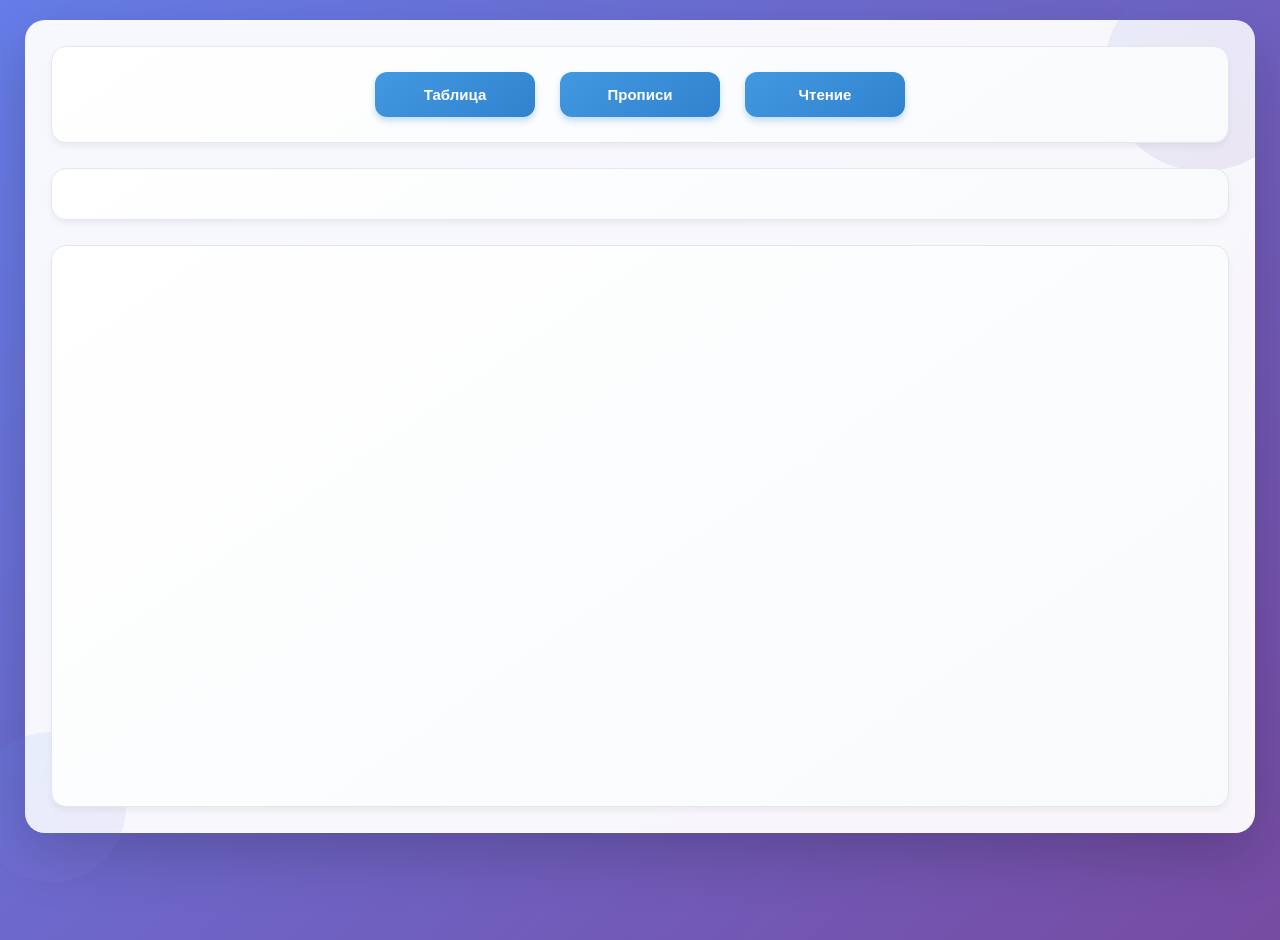
==== index.html @ dcb0359d "new version" ====
<!DOCTYPE html>
<html lang="en">

<head>
    <meta charset="UTF-8">
    <meta http-equiv="X-UA-Compatible" content="IE=edge">
    <meta name="viewport" content="width=device-width, initial-scale=1.0">
    <link type="image/x-icon" href="/favicon.ico" rel="shortcut icon">
    <title>Learn Nihongo desu~</title>
    <link rel="stylesheet" href="style.css">
</head>

<body>
    <div class="container">
        <div class="menu">
            <input class="button" id="table_btn" type="button" value="Таблица">
            <!-- <input class="button" id="hiragana_btn" type="button" value="Хирагана"> -->
            <!-- <input class="button" id="katakana_btn" type="button" value="Катакана"> -->
            <input class="button" id="propisi_btn" type="button" value="Прописи">
            <input class="button" id="read_btn" type="button" value="Чтение">
        </div>
        <div class="setting"></div>
        <div class="content"></div>
    </div>
</body>

<script src="const.js"></script>
<script id="JS_settings" src="settings.js"></script>
<script src="start.js"></script>

</html>
---- style.css ----
/* Общие стили */
body {
    display: flex;
    flex-direction: column;
    align-items: center;
    margin: 0;
    padding: 20px;
    background: linear-gradient(135deg, #667eea 0%, #764ba2 100%);
    font-family: 'Inter', -apple-system, BlinkMacSystemFont, 'Segoe UI', Roboto, Oxygen, Ubuntu, sans-serif;
    color: #333;
    min-height: 100vh;
}

/* Контейнер приложения */
.container {
    width: 95%;
    max-width: 1400px;
    background: rgba(255, 255, 255, 0.95);
    border-radius: 20px;
    padding: 25px;
    box-shadow: 0 20px 60px rgba(0, 0, 0, 0.2);
    backdrop-filter: blur(10px);
    border: 1px solid rgba(255, 255, 255, 0.3);
}

/* Меню с кнопками */
.menu {
    display: flex;
    flex-wrap: wrap;
    justify-content: center;
    gap: 15px;
    margin-bottom: 25px;
    padding: 20px;
    background: linear-gradient(145deg, #ffffff, #f8fafc);
    border-radius: 15px;
    box-shadow: 0 4px 6px rgba(0, 0, 0, 0.05);
    border: 1px solid #e2e8f0;
}

/* Стили для кнопок */
.button {
    font-family: inherit;
    font-size: 15px;
    font-weight: 600;
    margin: 5px;
    padding: 14px 24px;
    border: none;
    border-radius: 12px;
    background: linear-gradient(145deg, #4299e1, #3182ce);
    color: white;
    width: 160px;
    cursor: pointer;
    transition: all 0.3s cubic-bezier(0.4, 0, 0.2, 1);
    box-shadow: 0 4px 6px rgba(66, 153, 225, 0.3);
    position: relative;
    overflow: hidden;
}

.button::before {
    content: '';
    position: absolute;
    top: 0;
    left: -100%;
    width: 100%;
    height: 100%;
    background: linear-gradient(90deg, transparent, rgba(255, 255, 255, 0.2), transparent);
    transition: 0.5s;
}

.button:hover {
    transform: translateY(-3px);
    box-shadow: 0 8px 15px rgba(66, 153, 225, 0.4);
}

.button:hover::before {
    left: 100%;
}

.button:active {
    transform: translateY(-1px);
    box-shadow: 0 4px 8px rgba(66, 153, 225, 0.3);
}

.button:disabled {
    background: linear-gradient(145deg, #cbd5e0, #a0aec0);
    color: #718096;
    cursor: not-allowed;
    transform: none;
    box-shadow: none;
}

.button:disabled:hover::before {
    left: -100%;
}

/* Панель настроек */
.setting {
    margin-bottom: 25px;
    padding: 25px;
    background: linear-gradient(145deg, #ffffff, #f8fafc);
    border-radius: 15px;
    box-shadow: 0 4px 6px rgba(0, 0, 0, 0.05);
    border: 1px solid #e2e8f0;
}

/* Основной контент */
.content {
    min-height: 500px;
    padding: 30px;
    background: linear-gradient(145deg, #ffffff, #f8fafc);
    border-radius: 15px;
    box-shadow: 0 4px 6px rgba(0, 0, 0, 0.05);
    border: 1px solid #e2e8f0;
}

/* Стили для таблиц */
table {
    border-collapse: separate;
    border-spacing: 0;
    margin: 25px auto;
    width: 100%;
    border-radius: 12px;
    overflow: hidden;
    box-shadow: 0 4px 12px rgba(0, 0, 0, 0.1);
    background: white;
}

th, td {
    padding: 18px 20px;
    text-align: center;
    border: none;
    position: relative;
}

th {
    background: linear-gradient(145deg, #4299e1, #3182ce);
    color: white;
    font-weight: 600;
    font-size: 15px;
    text-transform: uppercase;
    letter-spacing: 0.5px;
}

th:not(:last-child)::after {
    content: '';
    position: absolute;
    right: 0;
    top: 20%;
    height: 60%;
    width: 1px;
    background: rgba(255, 255, 255, 0.3);
}

td {
    font-size: 20px;
    transition: all 0.2s ease;
    border-bottom: 1px solid #f1f5f9;
}

td:hover {
    background: linear-gradient(145deg, #f8fafc, #e2e8f0);
    transform: translateY(-1px);
}

tr:last-child td {
    border-bottom: none;
}

/* Заголовки таблиц */
caption {
    display: table-caption;
    text-align: center;
    font-size: 1.6em;
    font-weight: 700;
    color: #2d3748;
    padding: 20px;
    margin-bottom: 10px;
    background: linear-gradient(145deg, #fef3c7, #fde68a);
    border-radius: 12px;
    box-shadow: 0 2px 4px rgba(0, 0, 0, 0.1);
}

/* Параграфы */
p {
    text-align: center;
    padding: 16px;
    margin: 12px 0;
    color: #4a5568;
    font-weight: 500;
    background: linear-gradient(145deg, #ffffff, #f8fafc);
    border-radius: 10px;
    border: 1px solid #e2e8f0;
    box-shadow: 0 2px 4px rgba(0, 0, 0, 0.05);
}

/* Ползунки */
input[type="range"] {
    width: 100%;
    height: 8px;
    border-radius: 10px;
    background: linear-gradient(to right, #4299e1, #9f7aea);
    outline: none;
    border: none;
    margin: 15px 0;
    /* -webkit-appearance: none; */
}

input[type="range"]::-webkit-slider-thumb {
    appearance: none;
    width: 24px;
    height: 24px;
    border-radius: 50%;
    background: white;
    border: 3px solid #4299e1;
    cursor: pointer;
    box-shadow: 0 2px 6px rgba(0, 0, 0, 0.2);
    transition: all 0.2s ease;
}

input[type="range"]::-webkit-slider-thumb:hover {
    transform: scale(1.1);
    box-shadow: 0 4px 8px rgba(0, 0, 0, 0.3);
}

input[type="range"]::-moz-range-thumb {
    width: 24px;
    height: 24px;
    border-radius: 50%;
    background: white;
    border: 3px solid #4299e1;
    cursor: pointer;
    box-shadow: 0 2px 6px rgba(0, 0, 0, 0.2);
}

/* Выпадающие списки */
select {
    width: 100%;
    padding: 14px;
    border: 2px solid #e2e8f0;
    border-radius: 10px;
    background: white;
    font-size: 15px;
    margin: 10px 0;
    color: #4a5568;
    transition: all 0.3s ease;
    font-weight: 500;
    cursor: pointer;
    background-image: url("data:image/svg+xml,%3Csvg xmlns='http://www.w3.org/2000/svg' width='16' height='16' fill='%234a5568' viewBox='0 0 16 16'%3E%3Cpath d='M7.247 11.14 2.451 5.658C1.885 5.013 2.345 4 3.204 4h9.592a1 1 0 0 1 .753 1.659l-4.796 5.48a1 1 0 0 1-1.506 0z'/%3E%3C/svg%3E");
    background-repeat: no-repeat;
    background-position: right 16px center;
    padding-right: 40px;
}

select:focus {
    border-color: #4299e1;
    outline: none;
    box-shadow: 0 0 0 3px rgba(66, 153, 225, 0.2);
}

/* Радио-кнопки и чекбоксы */
input[type="radio"], input[type="checkbox"] {
    margin-right: 12px;
    transform: scale(1.3);
    accent-color: #4299e1;
}

/* Группы радио-кнопок */
.categories-radio-group {
    display: flex;
    flex-direction: column;
    gap: 12px;
    margin: 15px 0;
    padding: 20px;
    background: linear-gradient(145deg, #ffffff, #f8fafc);
    border-radius: 12px;
    border: 1px solid #e2e8f0;
}

.categories-radio-group label {
    display: flex;
    align-items: center;
    padding: 16px;
    margin: 5px 0;
    border: 2px solid #e2e8f0;
    border-radius: 10px;
    background: white;
    transition: all 0.3s ease;
    cursor: pointer;
    font-weight: 500;
    color: #4a5568;
}

.categories-radio-group label:hover {
    border-color: #4299e1;
    background: #ebf8ff;
    transform: translateY(-2px);
    box-shadow: 0 4px 8px rgba(0, 0, 0, 0.1);
}

.categories-radio-group input[type="radio"]:checked + label {
    border-color: #4299e1;
    background: linear-gradient(145deg, #4299e1, #3182ce);
    color: white;
    font-weight: 600;
}

/* Стили для секций прописей */
.kana-section {
    margin-bottom: 30px;
    padding: 25px;
    background: linear-gradient(145deg, #ffffff, #f8fafc);
    border-radius: 15px;
    box-shadow: 0 4px 12px rgba(0, 0, 0, 0.08);
    border: 1px solid #e2e8f0;
}

.kana-section h3 {
    text-align: center;
    color: #2d3748;
    margin-bottom: 25px;
    font-size: 1.8em;
    padding-bottom: 15px;
    border-bottom: 2px solid #e2e8f0;
}

/* Ячейки прописей */
.kana-cell {
    background: linear-gradient(145deg, #f7fafc, #edf2f7);
    font-weight: bold;
    position: relative;
}

.practice-cell {
    background: repeating-linear-gradient(
        0deg,
        transparent,
        transparent 19px,
        #e2e8f0 19px,
        #e2e8f0 20px
    );
    cursor: crosshair;
    transition: all 0.3s ease;
}

.practice-cell:hover {
    background: repeating-linear-gradient(
        0deg,
        transparent,
        transparent 19px,
        #c6f6d5 19px,
        #c6f6d5 20px
    );
}

.symbol {
    font-size: 28px;
    font-weight: bold;
    min-height: 40px;
    display: flex;
    align-items: center;
    justify-content: center;
}

/* Гибридные секции */
.hybrid-section {
    background: linear-gradient(145deg, #ffffff, #faf5ff);
    border: 2px solid #9f7aea;
}

.hybrid-section h3 {
    color: #553c9a;
    border-bottom-color: #d6bcfa;
}

/* Секции с двумя канами */
.both-section {
    display: grid;
    grid-template-columns: 1fr 1fr;
    gap: 30px;
    margin-bottom: 30px;
}

/* Анимации */
@keyframes fadeIn {
    from {
        opacity: 0;
        transform: translateY(20px);
    }
    to {
        opacity: 1;
        transform: translateY(0);
    }
}

.content > div {
    animation: fadeIn 0.6s cubic-bezier(0.4, 0, 0.2, 1);
}

@keyframes pulse {
    0% { transform: scale(1); }
    50% { transform: scale(1.05); }
    100% { transform: scale(1); }
}

.button:active {
    animation: pulse 0.3s ease;
}

/* Кастомный скроллбар */
::-webkit-scrollbar {
    width: 10px;
}

::-webkit-scrollbar-track {
    background: #f1f5f9;
    border-radius: 5px;
}

::-webkit-scrollbar-thumb {
    background: linear-gradient(to bottom, #4299e1, #3182ce);
    border-radius: 5px;
    border: 2px solid #f1f5f9;
}

::-webkit-scrollbar-thumb:hover {
    background: linear-gradient(to bottom, #3182ce, #2c5282);
}

/* Адаптивный дизайн */
@media (max-width: 1200px) {
    .both-section {
        grid-template-columns: 1fr;
        gap: 20px;
    }
    
    .container {
        width: 98%;
        padding: 20px;
    }
}

@media (max-width: 768px) {
    body {
        padding: 10px;
        background: linear-gradient(135deg, #667eea 0%, #764ba2 100%);
    }
    
    .container {
        width: 100%;
        padding: 15px;
        border-radius: 15px;
    }
    
    .menu {
        flex-direction: column;
        align-items: center;
        gap: 10px;
        padding: 15px;
    }
    
    .button {
        width: 100%;
        max-width: 300px;
        margin: 5px 0;
    }
    
    .setting, .content {
        padding: 20px;
    }
    
    .kana-section {
        padding: 20px;
    }
    
    th, td {
        padding: 12px 15px;
    }
    
    .symbol {
        font-size: 24px;
    }
    
    .categories-radio-group {
        padding: 15px;
    }
    
    .categories-radio-group label {
        padding: 12px;
        font-size: 14px;
    }
}

@media (max-width: 480px) {
    .button {
        padding: 12px 20px;
        font-size: 14px;
    }
    
    h3 {
        font-size: 1.4em !important;
    }
    
    caption {
        font-size: 1.3em;
        padding: 15px;
    }
    
    th, td {
        padding: 10px 12px;
        font-size: 14px;
    }
    
    .symbol {
        font-size: 20px;
    }
    
    select {
        padding: 12px;
        font-size: 14px;
    }
}

/* Эффекты при наведении для всех интерактивных элементов */
.button, select, input[type="range"], 
.categories-radio-group label, 
.practice-cell, td {
    transition: all 0.3s cubic-bezier(0.4, 0, 0.2, 1);
}

/* Градиентные границы для активных элементов */
.button:focus, select:focus, input[type="range"]:focus {
    outline: none;
    box-shadow: 0 0 0 3px rgba(66, 153, 225, 0.3);
}

/* Стили для печати */
@media print {
    body {
        background: white !important;
        padding: 10px !important;
    }
    
    .container {
        box-shadow: none !important;
        border: 1px solid #ddd !important;
        background: white !important;
    }
    
    .menu, .setting {
        display: none !important;
    }
    
    .content {
        border: none !important;
        box-shadow: none !important;
        padding: 0 !important;
    }
    
    table {
        box-shadow: none !important;
        border: 1px solid #ddd !important;
    }
    
    th {
        background: #f0f0f0 !important;
        color: black !important;
        -webkit-print-color-adjust: exact;
        print-color-adjust: exact;
    }
    
    .practice-cell {
        background: repeating-linear-gradient(
            0deg,
            transparent,
            transparent 19px,
            #ddd 19px,
            #ddd 20px
        ) !important;
        -webkit-print-color-adjust: exact;
        print-color-adjust: exact;
    }
    
    .kana-cell {
        background: white !important;
    }
}

/* Декоративные элементы */
.container::before {
    content: '';
    position: absolute;
    top: -50px;
    right: -50px;
    width: 200px;
    height: 200px;
    background: linear-gradient(135deg, rgba(102, 126, 234, 0.1), rgba(118, 75, 162, 0.1));
    border-radius: 50%;
    z-index: -1;
}

.container::after {
    content: '';
    position: absolute;
    bottom: -50px;
    left: -50px;
    width: 150px;
    height: 150px;
    background: linear-gradient(135deg, rgba(66, 153, 225, 0.1), rgba(159, 122, 234, 0.1));
    border-radius: 50%;
    z-index: -1;
}

/* Заголовки внутри контента */
.content h2, .content h3 {
    position: relative;
    padding-left: 20px;
}

.content h2::before, .content h3::before {
    content: '';
    position: absolute;
    left: 0;
    top: 0;
    height: 100%;
    width: 4px;
    background: linear-gradient(to bottom, #4299e1, #9f7aea);
    border-radius: 2px;
}
/* Стили для таблиц рядом в режиме Хирагана+Катакана */
.both-kana-container {
    display: flex;
    flex-wrap: wrap;
    gap: 30px;
    justify-content: space-between;
    width: 100%;
    margin-top: 20px;
    border: none !important;
    padding: 0 !important;
    background-color: transparent !important;
    box-shadow: none !important;
}

.kana-table-container {
    flex: 1;
    min-width: 300px;
    max-width: 48%;
    padding: 25px;
    background: linear-gradient(145deg, #ffffff, #f8fafc);
    border: 2px solid;
    border-radius: 15px;
    box-shadow: 0 4px 12px rgba(0, 0, 0, 0.08);
}

.hiragana-container {
    border-color: #e53e3e;
}

.katakana-container {
    border-color: #3182ce;
}

.kana-title {
    text-align: center;
    margin-bottom: 25px;
    font-size: 1.8em;
    padding-bottom: 15px;
    border-bottom: 2px solid;
}

.hiragana-container .kana-title {
    color: #c53030;
    border-bottom-color: #fc8181;
}

.katakana-container .kana-title {
    color: #2c5282;
    border-bottom-color: #90cdf4;
}

/* Заголовки таблиц внутри контейнеров */
.kana-table-container caption {
    background: linear-gradient(145deg, #f7fafc, #edf2f7);
    color: #2d3748;
    border-bottom: 2px solid;
    margin-bottom: 15px;
}

.hiragana-container caption {
    border-bottom-color: #fc8181;
}

.katakana-container caption {
    border-bottom-color: #90cdf4;
}

/* Адаптивность для таблиц рядом */
@media (max-width: 1200px) {
    .both-kana-container {
        flex-direction: column;
        gap: 25px;
    }
    
    .kana-table-container {
        max-width: 100%;
        min-width: 100%;
    }
}

@media (max-width: 768px) {
    .kana-table-container {
        padding: 20px;
    }
    
    .kana-title {
        font-size: 1.6em;
        margin-bottom: 20px;
    }
}

@media (max-width: 480px) {
    .kana-table-container {
        padding: 15px;
    }
    
    .kana-title {
        font-size: 1.4em;
    }
}
/* Стили для настроек прописей */
.propisi-settings {
    padding: 25px;
    background: linear-gradient(145deg, #ffffff, #f8fafc);
    border-radius: 16px;
    box-shadow: 0 8px 24px rgba(0, 0, 0, 0.08);
    border: 1px solid rgba(66, 153, 225, 0.1);
}

.settings-group {
    margin-bottom: 24px;
    padding-bottom: 20px;
    border-bottom: 1px solid rgba(226, 232, 240, 0.8);
}

.settings-group:last-child {
    margin-bottom: 0;
    padding-bottom: 0;
    border-bottom: none;
}

.settings-label {
    display: block;
    font-weight: 600;
    font-size: 15px;
    color: #4a5568;
    margin-bottom: 12px;
    padding-left: 4px;
}

.slider-container {
    display: flex;
    align-items: center;
    gap: 20px;
}

.settings-slider {
    flex: 1;
    height: 8px;
    border-radius: 10px;
    background: linear-gradient(to right, #4299e1, #9f7aea);
    -webkit-appearance: none;
    outline: none;
}

.settings-slider::-webkit-slider-thumb {
    appearance: none;
    width: 24px;
    height: 24px;
    border-radius: 50%;
    background: white;
    border: 3px solid #4299e1;
    cursor: pointer;
    box-shadow: 0 2px 8px rgba(0, 0, 0, 0.2);
    transition: all 0.2s ease;
}

.settings-slider::-webkit-slider-thumb:hover {
    transform: scale(1.1);
    box-shadow: 0 4px 12px rgba(0, 0, 0, 0.3);
}

.settings-value {
    min-width: 40px;
    text-align: center;
    font-weight: 700;
    font-size: 18px;
    color: #2d3748;
    background: #edf2f7;
    padding: 8px 12px;
    border-radius: 10px;
    border: 2px solid #e2e8f0;
}

.settings-select {
    width: 100%;
    padding: 14px 16px;
    border: 2px solid #e2e8f0;
    border-radius: 12px;
    background: white;
    font-size: 15px;
    color: #4a5568;
    font-weight: 500;
    cursor: pointer;
    transition: all 0.3s ease;
    background-image: url("data:image/svg+xml,%3Csvg xmlns='http://www.w3.org/2000/svg' width='16' height='16' fill='%234a5568' viewBox='0 0 16 16'%3E%3Cpath d='M7.247 11.14 2.451 5.658C1.885 5.013 2.345 4 3.204 4h9.592a1 1 0 0 1 .753 1.659l-4.796 5.48a1 1 0 0 1-1.506 0z'/%3E%3C/svg%3E");
    background-repeat: no-repeat;
    background-position: right 16px center;
    padding-right: 40px;
}

.settings-select:hover {
    border-color: #cbd5e0;
    box-shadow: 0 2px 4px rgba(0, 0, 0, 0.05);
}

.settings-select:focus {
    border-color: #4299e1;
    outline: none;
    box-shadow: 0 0 0 3px rgba(66, 153, 225, 0.2);
}

/* Стили для категорий */
.categories-container {
    display: flex;
    flex-direction: column;
    gap: 12px;
}

.category-option {
    position: relative;
}

.category-option input[type="radio"] {
    position: absolute;
    opacity: 0;
    width: 0;
    height: 0;
}

.category-label {
    display: flex;
    flex-direction: column;
    padding: 18px 20px;
    border: 2px solid #e2e8f0;
    border-radius: 12px;
    background: white;
    cursor: pointer;
    transition: all 0.3s cubic-bezier(0.4, 0, 0.2, 1);
    position: relative;
    overflow: hidden;
}

.category-label:hover {
    border-color: #cbd5e0;
    transform: translateY(-2px);
    box-shadow: 0 4px 12px rgba(0, 0, 0, 0.08);
}

.category-option input[type="radio"]:checked + .category-label {
    border-color: #4299e1;
    background: linear-gradient(145deg, #ebf8ff, #e6fffa);
    box-shadow: 0 4px 16px rgba(66, 153, 225, 0.15);
}

.category-label::before {
    content: '';
    position: absolute;
    top: 15px;
    left: 20px;
    width: 20px;
    height: 20px;
    border: 2px solid #cbd5e0;
    border-radius: 50%;
    background: white;
    transition: all 0.3s ease;
}

.category-option input[type="radio"]:checked + .category-label::before {
    border-color: #4299e1;
    background: #4299e1;
    box-shadow: inset 0 0 0 4px white;
}

.label-text {
    font-weight: 600;
    font-size: 16px;
    color: #2d3748;
    margin-bottom: 6px;
    padding-left: 30px;
}

.category-option input[type="radio"]:checked + .category-label .label-text {
    color: #2c5282;
}

.category-description {
    font-size: 13px;
    color: #718096;
    padding-left: 30px;
    line-height: 1.4;
}

/* Кнопка генерации */
.generate-btn {
    width: 100%;
    padding: 18px;
    border: none;
    border-radius: 12px;
    background: linear-gradient(135deg, #4299e1, #3182ce);
    color: white;
    font-size: 16px;
    font-weight: 600;
    cursor: pointer;
    transition: all 0.3s cubic-bezier(0.4, 0, 0.2, 1);
    box-shadow: 0 4px 12px rgba(66, 153, 225, 0.3);
    margin-top: 8px;
    position: relative;
    overflow: hidden;
}

.generate-btn::before {
    content: '';
    position: absolute;
    top: 0;
    left: -100%;
    width: 100%;
    height: 100%;
    background: linear-gradient(90deg, transparent, rgba(255, 255, 255, 0.2), transparent);
    transition: 0.5s;
}

.generate-btn:hover {
    transform: translateY(-3px);
    box-shadow: 0 8px 20px rgba(66, 153, 225, 0.4);
}

.generate-btn:hover::before {
    left: 100%;
}

.generate-btn:active {
    transform: translateY(-1px);
    box-shadow: 0 4px 12px rgba(66, 153, 225, 0.3);
}

/* Стили для контейнера прописей */
.propisi-container {
    padding: 30px;
    background: linear-gradient(145deg, #ffffff, #f8fafc);
    border-radius: 16px;
    box-shadow: 0 8px 24px rgba(0, 0, 0, 0.08);
    border: 1px solid rgba(66, 153, 225, 0.1);
}

.propisi-info {
    text-align: center;
    margin-bottom: 30px;
    padding-bottom: 25px;
    border-bottom: 2px solid #e2e8f0;
}

.propisi-title {
    color: #2d3748;
    font-size: 28px;
    font-weight: 700;
    margin-bottom: 15px;
    background: linear-gradient(135deg, #4299e1, #9f7aea);
    -webkit-background-clip: text;
    -webkit-text-fill-color: transparent;
    background-clip: text;
}

.propisi-meta {
    display: flex;
    justify-content: center;
    gap: 20px;
    flex-wrap: wrap;
}

.meta-item {
    padding: 8px 16px;
    background: linear-gradient(145deg, #edf2f7, #e2e8f0);
    border-radius: 20px;
    font-size: 14px;
    font-weight: 600;
    color: #4a5568;
    border: 1px solid #cbd5e0;
}

/* Стили для таблицы прописей */
.propisi-table {
    width: 100%;
    border-collapse: separate;
    border-spacing: 2px;
    background: white;
    border-radius: 12px;
    overflow: hidden;
    box-shadow: 0 4px 12px rgba(0, 0, 0, 0.05);
}

.table-header {
    padding: 18px 20px;
    background: linear-gradient(145deg, #f7fafc, #edf2f7);
    color: #4a5568;
    font-weight: 600;
    font-size: 15px;
    text-transform: uppercase;
    letter-spacing: 0.5px;
    border-bottom: 2px solid #e2e8f0;
}

.practice-header {
    border-left: 1px solid #e2e8f0;
}

.propisi-row {
    background: white;
    transition: background-color 0.2s ease;
}

.propisi-row:hover {
    background: #fafafa;
}

.kana-cell {
    padding: 25px 20px;
    background: linear-gradient(145deg, #ffffff, #f8fafc);
    border-right: 1px solid #e2e8f0;
    border-bottom: 1px solid #e2e8f0;
    text-align: center;
    width: 50%;
}

.practice-cell {
    padding: 25px 20px;
    background: white;
    border-bottom: 1px solid #e2e8f0;
    width: 50%;
}

.kana-symbol {
    font-size: 36px;
    font-weight: 700;
    min-height: 45px;
    display: flex;
    align-items: center;
    justify-content: center;
    color: #2d3748;
}

.practice-line {
    height: 2px;
    background: repeating-linear-gradient(
        90deg,
        #e2e8f0,
        #e2e8f0 5px,
        transparent 5px,
        transparent 10px
    );
    margin: 8px 0;
    border-radius: 1px;
}

.practice-line:first-child {
    margin-top: 0;
}

.practice-line:last-child {
    margin-bottom: 0;
}

/* Адаптивность для прописей */
@media (max-width: 1200px) {
    .kana-symbol {
        font-size: 32px;
    }
}

@media (max-width: 768px) {
    .propisi-settings,
    .propisi-container {
        padding: 20px;
    }
    
    .settings-group {
        margin-bottom: 20px;
        padding-bottom: 15px;
    }
    
    .propisi-title {
        font-size: 24px;
    }
    
    .propisi-meta {
        gap: 10px;
    }
    
    .meta-item {
        padding: 6px 12px;
        font-size: 13px;
    }
    
    .kana-cell,
    .practice-cell {
        padding: 20px 15px;
    }
    
    .kana-symbol {
        font-size: 28px;
        min-height: 40px;
    }
    
    .table-header {
        padding: 15px;
        font-size: 14px;
    }
}

@media (max-width: 480px) {
    .propisi-settings,
    .propisi-container {
        padding: 15px;
    }
    
    .propisi-title {
        font-size: 20px;
    }
    
    .propisi-meta {
        flex-direction: column;
        align-items: center;
    }
    
    .kana-symbol {
        font-size: 24px;
    }
    
    .kana-cell,
    .practice-cell {
        padding: 15px 10px;
    }
    
    .category-label {
        padding: 15px;
    }
    
    .label-text {
        padding-left: 25px;
        font-size: 15px;
    }
    
    .category-description {
        padding-left: 25px;
        font-size: 12px;
    }
}

/* Анимации */
@keyframes fadeInUp {
    from {
        opacity: 0;
        transform: translateY(20px);
    }
    to {
        opacity: 1;
        transform: translateY(0);
    }
}

.propisi-container {
    animation: fadeInUp 0.6s cubic-bezier(0.4, 0, 0.2, 1);
}
/* Компактный интерфейс настроек прописей */
.compact-settings {
    display: grid;
    grid-template-columns: repeat(auto-fit, minmax(200px, 1fr));
    gap: 15px;
    padding: 20px;
    background: linear-gradient(145deg, #ffffff, #f8fafc);
    border-radius: 12px;
    box-shadow: 0 4px 12px rgba(0, 0, 0, 0.08);
    border: 1px solid rgba(66, 153, 225, 0.1);
    margin-bottom: 20px;
}

.compact-group {
    display: flex;
    flex-direction: column;
    gap: 8px;
}

.compact-label {
    font-size: 13px;
    font-weight: 600;
    color: #4a5568;
    display: flex;
    justify-content: space-between;
    align-items: center;
}

.compact-value {
    font-weight: 700;
    color: #4299e1;
    background: #ebf8ff;
    padding: 2px 8px;
    border-radius: 10px;
    font-size: 12px;
    min-width: 40px;
    text-align: center;
}

.compact-slider {
    width: 100%;
    height: 6px;
    border-radius: 8px;
    background: linear-gradient(to right, #4299e1, #9f7aea);
    -webkit-appearance: none;
    outline: none;
}

.compact-slider::-webkit-slider-thumb {
    appearance: none;
    width: 18px;
    height: 18px;
    border-radius: 50%;
    background: white;
    border: 2px solid #4299e1;
    cursor: pointer;
    box-shadow: 0 2px 4px rgba(0, 0, 0, 0.2);
}

.compact-select {
    width: 100%;
    padding: 10px 12px;
    padding-right: 32px;
    border: 1px solid #e2e8f0;
    border-radius: 8px;
    background: white;
    font-size: 13px;
    color: #4a5568;
    font-weight: 500;
    cursor: pointer;
    transition: all 0.2s ease;
}

.compact-select:hover {
    border-color: #cbd5e0;
}

.compact-select:focus {
    border-color: #4299e1;
    outline: none;
    box-shadow: 0 0 0 2px rgba(66, 153, 225, 0.1);
}

.compact-categories {
    display: flex;
    flex-direction: column;
    gap: 6px;
}

.compact-radio {
    display: flex;
    align-items: center;
    gap: 8px;
    padding: 8px 10px;
    border-radius: 6px;
    cursor: pointer;
    transition: all 0.2s ease;
}

.compact-radio:hover {
    background: #f7fafc;
}

.compact-radio input[type="radio"] {
    margin: 0;
    width: 14px;
    height: 14px;
}

.compact-radio-label {
    font-size: 12px;
    font-weight: 500;
    color: #4a5568;
    flex: 1;
}

.compact-radio input[type="radio"]:checked + .compact-radio-label {
    color: #2c5282;
    font-weight: 600;
}

.compact-generate-btn {
    grid-column: 1 / -1;
    padding: 12px;
    border: none;
    border-radius: 8px;
    background: linear-gradient(135deg, #4299e1, #3182ce);
    color: white;
    font-size: 14px;
    font-weight: 600;
    cursor: pointer;
    transition: all 0.2s ease;
    margin-top: 5px;
}

.compact-generate-btn:hover {
    transform: translateY(-1px);
    box-shadow: 0 4px 8px rgba(66, 153, 225, 0.3);
}

.compact-generate-btn:active {
    transform: translateY(0);
}

/* Для очень маленьких экранов */
@media (max-width: 768px) {
    .compact-settings {
        grid-template-columns: 1fr;
        gap: 12px;
        padding: 15px;
    }
    
    .compact-generate-btn {
        margin-top: 0;
    }
}

/* Адаптация для старых элементов */
.propisi-settings {
    padding: 0;
    background: none;
    border: none;
    box-shadow: none;
}
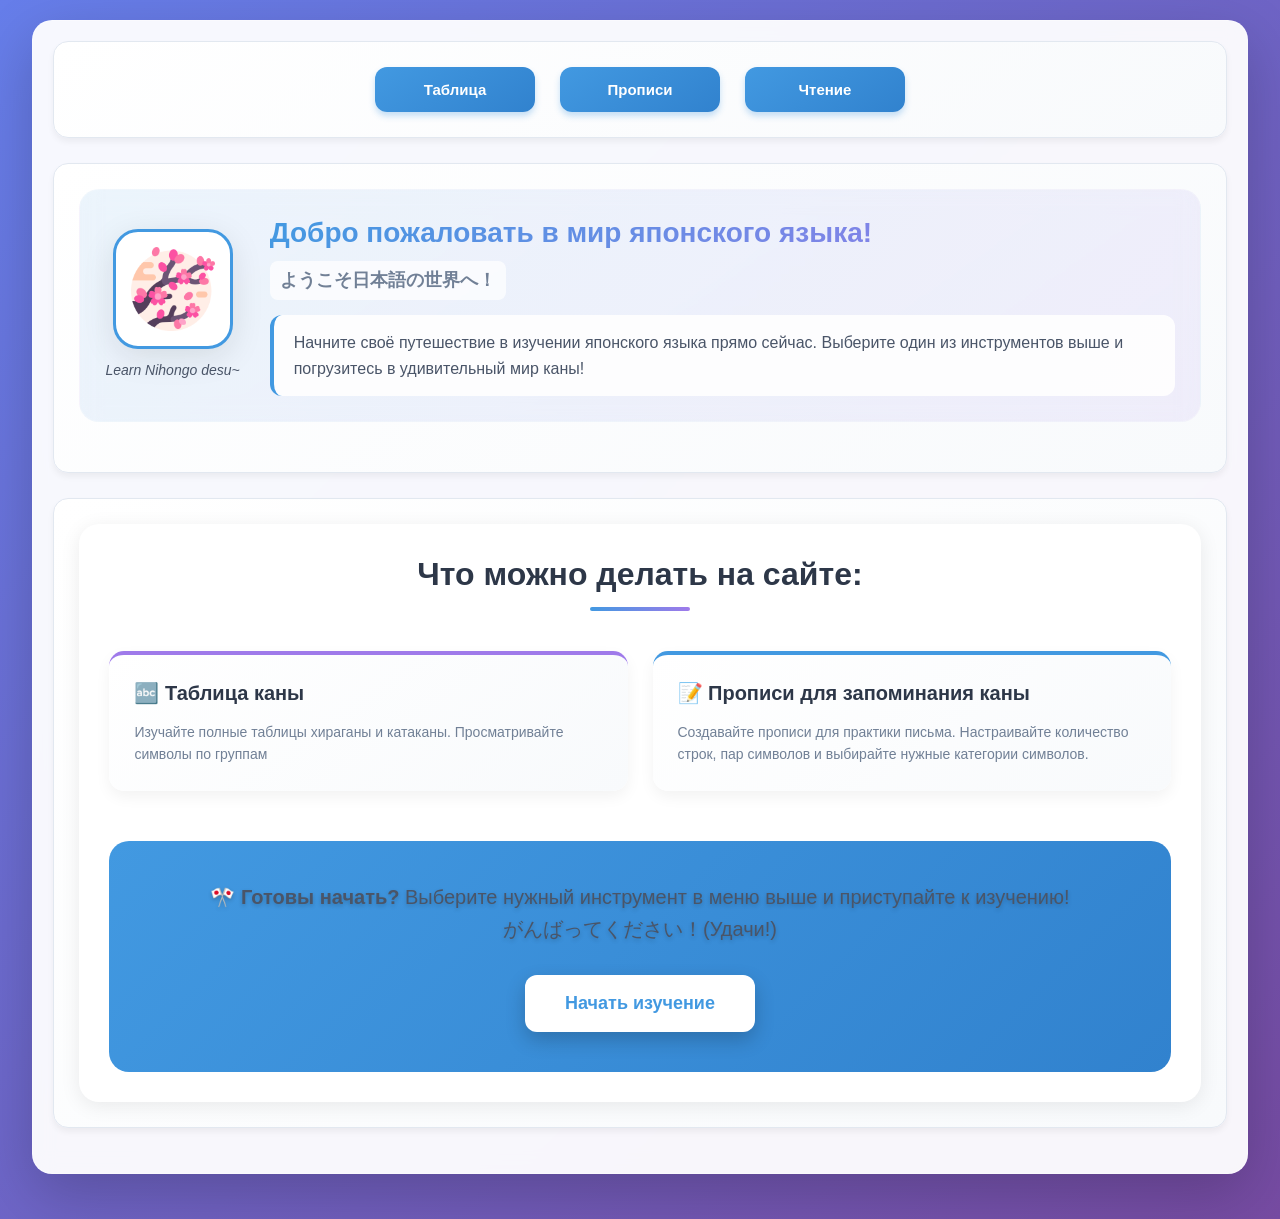
==== commit 0ab3c81d: "обновление структуры" ====
--- a/index.html
+++ b/index.html
@@ -5,9 +5,12 @@
     <meta charset="UTF-8">
     <meta http-equiv="X-UA-Compatible" content="IE=edge">
     <meta name="viewport" content="width=device-width, initial-scale=1.0">
-    <link type="image/x-icon" href="/favicon.ico" rel="shortcut icon">
+    <link type="image/x-icon" href="./favicon.ico" rel="shortcut icon">
     <title>Learn Nihongo desu~</title>
-    <link rel="stylesheet" href="style.css">
+    <!-- <link rel="stylesheet" href="./style.css"> -->
+    <script src="./const.js"></script>
+    <script src="./settings.js"></script>
+    <script src="./start.js"></script>
 </head>
 
 <body>
@@ -24,8 +27,4 @@
     </div>
 </body>
 
-<script src="const.js"></script>
-<script id="JS_settings" src="settings.js"></script>
-<script src="start.js"></script>
-
 </html>
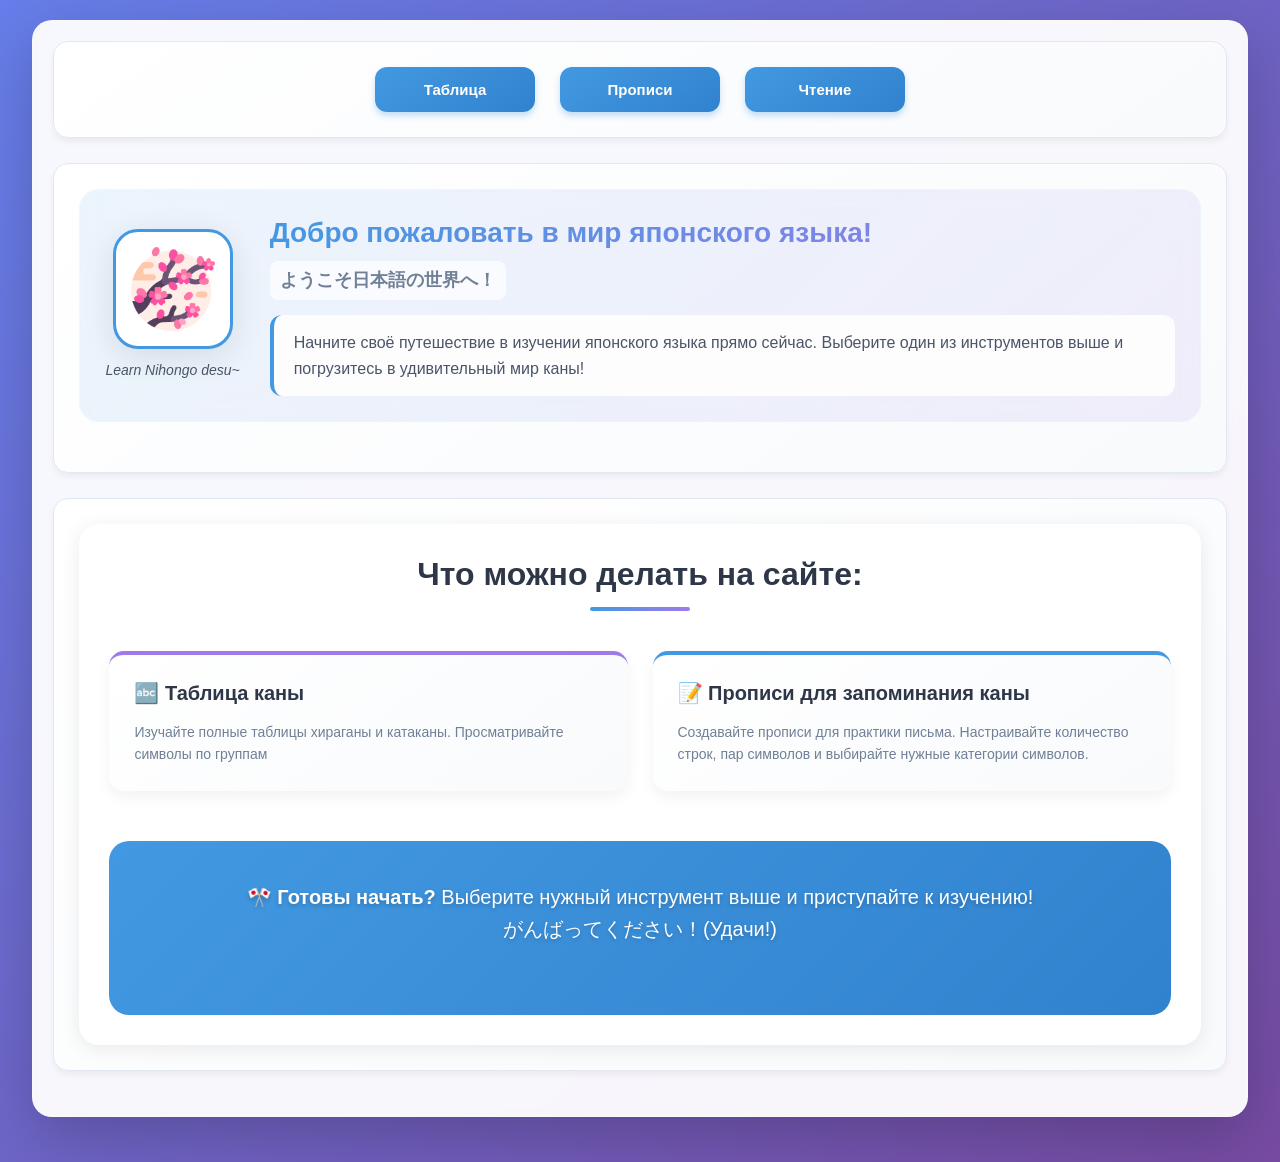
==== commit 9110a534: "Добавление в таблиц аудио" ====
--- a/index.html
+++ b/index.html
@@ -5,12 +5,12 @@
     <meta charset="UTF-8">
     <meta http-equiv="X-UA-Compatible" content="IE=edge">
     <meta name="viewport" content="width=device-width, initial-scale=1.0">
-    <link type="image/x-icon" href="./favicon.ico" rel="shortcut icon">
+    <link type="image/x-icon" href="./img/favicon.ico" rel="shortcut icon">
     <title>Learn Nihongo desu~</title>
     <!-- <link rel="stylesheet" href="./style.css"> -->
-    <script src="./const.js"></script>
-    <script src="./settings.js"></script>
-    <script src="./start.js"></script>
+<script src="./const.js"></script>
+<script src="./settings.js"></script>
+<script src="./start.js"></script>
 </head>
 
 <body>
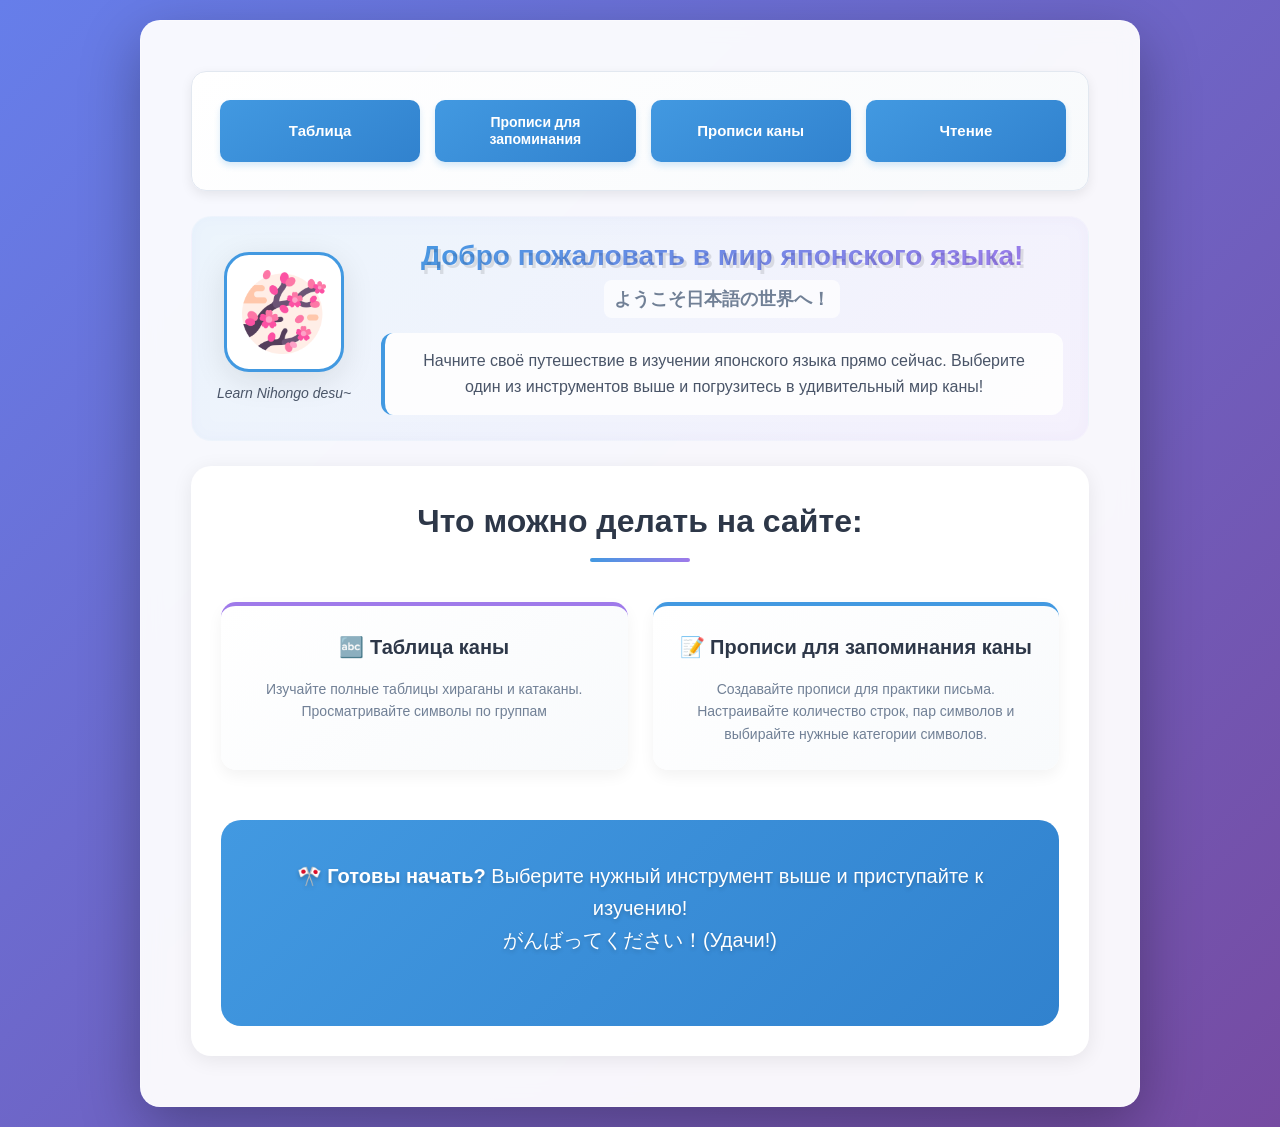
==== commit 970817eb: "initial commit" ====
--- a/index.html
+++ b/index.html
@@ -1,30 +1,35 @@
 <!DOCTYPE html>
 <html lang="en">
-
 <head>
     <meta charset="UTF-8">
     <meta http-equiv="X-UA-Compatible" content="IE=edge">
     <meta name="viewport" content="width=device-width, initial-scale=1.0">
     <link type="image/x-icon" href="./img/favicon.ico" rel="shortcut icon">
     <title>Learn Nihongo desu~</title>
-    <!-- <link rel="stylesheet" href="./style.css"> -->
-<script src="./const.js"></script>
-<script src="./settings.js"></script>
-<script src="./start.js"></script>
+    
+    <!-- 1. Все глобальные константы и данные -->
+    <script src="./js_start/const.js"></script>
+    
+    <!-- 2. Универсальные функции для всего проекта -->
+    <script src="./js_start/function.js"></script>
+    
+    <!-- 3. Настройки и инициализация -->
+    <script src="./js_start/settings.js"></script>
+    
+    <!-- 4. Стартовая страница -->
+    <script src="./js_start/start.js"></script>
 </head>
 
 <body>
     <div class="container">
         <div class="menu">
             <input class="button" id="table_btn" type="button" value="Таблица">
-            <!-- <input class="button" id="hiragana_btn" type="button" value="Хирагана"> -->
-            <!-- <input class="button" id="katakana_btn" type="button" value="Катакана"> -->
-            <input class="button" id="propisi_btn" type="button" value="Прописи">
+            <input class="button" id="propisi_for_memoring_btn" type="button" value="Прописи для запоминания">
+            <input class="button" id="propisi_kana_btn" type="button" value="Прописи каны">
             <input class="button" id="read_btn" type="button" value="Чтение">
         </div>
         <div class="setting"></div>
         <div class="content"></div>
     </div>
 </body>
-
 </html>
